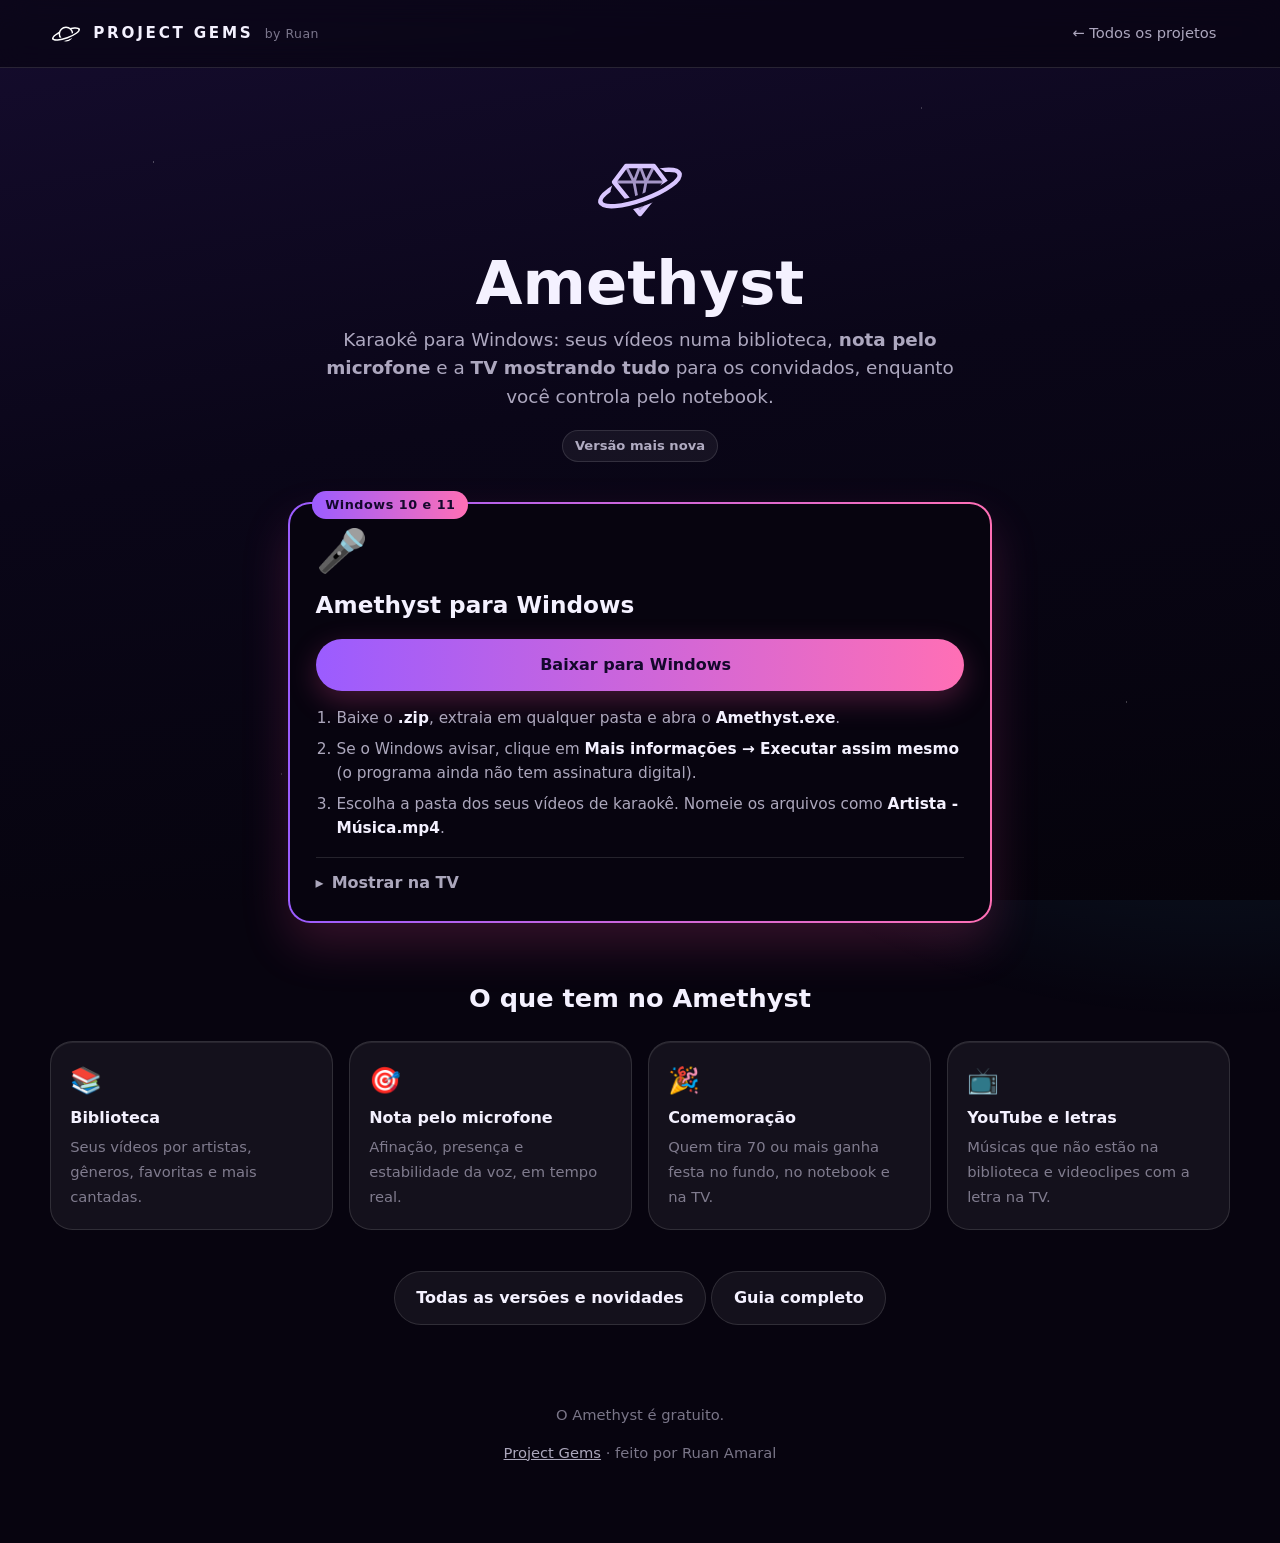
==== amethyst/index.html @ 6bdb85ae "Project Gems: página principal e páginas do Onix, Onix GameHub e Amethyst Co-Authored-By: Claude Opu" ====
<!doctype html>
<html lang="pt-BR">
<head>
<meta charset="utf-8">
<meta name="viewport" content="width=device-width, initial-scale=1">
<title>Amethyst · karaokê para Windows</title>
<meta name="description" content="Amethyst: karaokê para Windows com biblioteca dos seus vídeos, nota pelo microfone e tela da TV para os convidados.">
<meta name="theme-color" content="#07040f">
<link rel="icon" href="../img/amethyst.svg">
<link rel="stylesheet" href="../style.css">
</head>
<body style="--grad:linear-gradient(90deg,#9b5cff,#ff6fb5)">
<header class="top">
  <div class="wrap">
    <a class="brand" href="../"><img src="../img/onix.svg" alt="">PROJECT GEMS <small>by Ruan</small></a>
    <nav class="nav"><a href="../">← Todos os projetos</a></nav>
  </div>
</header>

<main class="wrap">
  <section class="page-hero">
    <img class="logo" src="../img/amethyst.svg" alt="Amethyst" style="image-rendering:auto">
    <h1>Amethyst</h1>
    <p>Karaokê para Windows: seus vídeos numa biblioteca, <b>nota pelo microfone</b> e a <b>TV mostrando tudo</b> para os convidados, enquanto você controla pelo notebook.</p>
    <span class="chip ver" id="ver">Versão mais nova</span>
  </section>

  <div class="devices" style="grid-template-columns:minmax(0,1fr);max-width:44rem;margin:0 auto">
    <article class="dev glass here">
      <span class="badge">Windows 10 e 11</span>
      <div class="ic">🎤</div>
      <h2>Amethyst para Windows</h2>
      <a class="btn primary" data-asset="Amethyst-win64.zip" href="https://github.com/ruan2311/amethyst/releases/latest/download/Amethyst-win64.zip">Baixar para Windows <span class="sz"></span></a>
      <ol>
        <li>Baixe o <b>.zip</b>, extraia em qualquer pasta e abra o <b>Amethyst.exe</b>.</li>
        <li>Se o Windows avisar, clique em <b>Mais informações → Executar assim mesmo</b> (o programa ainda não tem assinatura digital).</li>
        <li>Escolha a pasta dos seus vídeos de karaokê. Nomeie os arquivos como <b>Artista - Música.mp4</b>.</li>
      </ol>
      <details>
        <summary>Mostrar na TV</summary>
        <ol>
          <li>Ligue a TV no notebook pelo HDMI e aperte <b>Win + P → Estender</b>.</li>
          <li>No Amethyst, clique em <b>Tela da TV</b>: a TV mostra quem vai cantar, o vídeo, a nota ao vivo e a fila.</li>
          <li>O notebook fica com os controles; o som sai pela TV.</li>
        </ol>
      </details>
    </article>
  </div>

  <h3 class="t">O que tem no Amethyst</h3>
  <div class="feat">
    <div class="glass reveal"><i>📚</i><b>Biblioteca</b><span>Seus vídeos por artistas, gêneros, favoritas e mais cantadas.</span></div>
    <div class="glass reveal"><i>🎯</i><b>Nota pelo microfone</b><span>Afinação, presença e estabilidade da voz, em tempo real.</span></div>
    <div class="glass reveal"><i>🎉</i><b>Comemoração</b><span>Quem tira 70 ou mais ganha festa no fundo, no notebook e na TV.</span></div>
    <div class="glass reveal"><i>📺</i><b>YouTube e letras</b><span>Músicas que não estão na biblioteca e videoclipes com a letra na TV.</span></div>
  </div>
  <p class="all"><a class="btn" href="https://github.com/ruan2311/amethyst/releases">Todas as versões e novidades</a> <a class="btn" href="https://github.com/ruan2311/amethyst#readme">Guia completo</a></p>
</main>

<footer class="foot wrap">
  <p>O Amethyst é gratuito.</p>
  <p><a href="../">Project Gems</a> · feito por Ruan Amaral</p>
</footer>

<script>
const mb = n => (n / 1048576).toLocaleString('pt-BR', { maximumFractionDigits: 1 }) + ' MB';
fetch('https://api.github.com/repos/ruan2311/amethyst/releases/latest')
  .then(r => (r.ok ? r.json() : null))
  .then(rel => {
    if (!rel) return;
    document.getElementById('ver').textContent = 'Versão ' + (rel.tag_name || '').replace(/^v/, '');
    for (const a of rel.assets) {
      const btn = document.querySelector('[data-asset="' + a.name + '"]');
      if (btn) { btn.href = a.browser_download_url; btn.querySelector('.sz').textContent = mb(a.size); }
    }
  })
  .catch(() => { });
const io = new IntersectionObserver(es => es.forEach(e => { if (e.isIntersecting) { e.target.classList.add('on'); io.unobserve(e.target); } }), { threshold: .15 });
document.querySelectorAll('.reveal').forEach(el => io.observe(el));
</script>
</body>
</html>
---- style.css ----
/* Project Gems: o visual do Onix (vidro escuro e espacial) para o site dos projetos.
   Cada gema tem a sua cor (--gem); o resto é igual em todas as páginas. */
:root {
  --bg: #07040f;
  --ink: #f4f1ff;
  --dim: rgba(236, 230, 255, .72);
  --mute: rgba(236, 230, 255, .5);
  --glass: rgba(255, 255, 255, .055);
  --glass-hi: rgba(255, 255, 255, .09);
  --line: rgba(255, 255, 255, .12);
  --pink: #ff4fa3;
  --cyan: #3de1ff;
  --grad: linear-gradient(90deg, var(--pink), var(--cyan));
  --gem: #fff;
  --r: 1.4rem;
  color-scheme: dark;
}
* { box-sizing: border-box; }
html { scroll-behavior: smooth; background: var(--bg); }
body {
  margin: 0; min-height: 100vh; color: var(--ink); line-height: 1.55; overflow-x: hidden;
  font-family: system-ui, -apple-system, "Segoe UI", Roboto, "Google Sans", Arial, sans-serif;
  background:
    radial-gradient(1px 1px at 12% 18%, #fff8, transparent), radial-gradient(1px 1px at 72% 12%, #fff6, transparent),
    radial-gradient(1.5px 1.5px at 40% 64%, #fff5, transparent), radial-gradient(1px 1px at 88% 78%, #fff7, transparent),
    radial-gradient(1px 1px at 22% 86%, #fff5, transparent), radial-gradient(1.5px 1.5px at 58% 34%, #fff4, transparent),
    linear-gradient(170deg, #150c2e 0%, #0a0618 45%, #05030b 100%);
  background-attachment: fixed;
}
/* Aurora lenta no fundo (some com "reduzir movimento" do sistema). */
body::before {
  content: ""; position: fixed; inset: -20%; z-index: -1; pointer-events: none;
  background: radial-gradient(38% 32% at 18% 22%, rgba(255, 79, 163, .14), transparent 70%),
    radial-gradient(42% 36% at 82% 70%, rgba(61, 225, 255, .11), transparent 70%);
  animation: aurora 28s ease-in-out infinite alternate;
}
@keyframes aurora { 50% { transform: translate(4%, -3%) rotate(3deg); } 100% { transform: translate(-3%, 4%) rotate(-2deg); } }
a { color: inherit; }
img { max-width: 100%; display: block; }
.wrap { width: min(1180px, 100% - 2.4rem); margin: 0 auto; }

/* Topo */
.top { position: sticky; top: 0; z-index: 10; backdrop-filter: blur(14px); -webkit-backdrop-filter: blur(14px);
  background: rgba(7, 4, 15, .62); border-bottom: 1px solid var(--line); }
.top .wrap { display: flex; align-items: center; gap: 1rem; height: 4.2rem; }
.brand { display: flex; align-items: center; gap: .7rem; text-decoration: none; font-weight: 800; letter-spacing: .18em; font-size: .95rem; white-space: nowrap; }
.brand img { width: 2rem; height: 2rem; }
.brand small { font-weight: 500; letter-spacing: .04em; color: var(--mute); font-size: .78rem; }
.nav { margin-left: auto; display: flex; gap: .3rem; overflow-x: auto; scrollbar-width: none; }
.nav::-webkit-scrollbar { display: none; }
.nav a { text-decoration: none; color: var(--dim); padding: .45rem .85rem; border-radius: 999px; font-size: .92rem; white-space: nowrap; transition: background .2s, color .2s; }
.nav a:hover, .nav a.cur { background: var(--glass-hi); color: var(--ink); }

/* Botões e etiquetas */
.btn { display: inline-flex; align-items: center; gap: .55rem; padding: .85rem 1.35rem; border-radius: 999px; font-weight: 700; font-size: 1rem;
  text-decoration: none; border: 1px solid var(--line); background: var(--glass); color: var(--ink); cursor: pointer;
  transition: transform .25s cubic-bezier(.2, .9, .3, 1.3), background .2s, box-shadow .25s; }
.btn:hover { transform: translateY(-2px); background: var(--glass-hi); }
.btn.primary { background: var(--grad); color: #14082c; border: 0; box-shadow: 0 .6rem 1.8rem rgba(255, 79, 163, .25); }
.btn.primary:hover { box-shadow: 0 .8rem 2.4rem rgba(61, 225, 255, .3); }
.btn svg { width: 1.15rem; height: 1.15rem; flex: none; }
.btn .sz { font-weight: 500; opacity: .75; font-size: .85rem; }
.chips { display: flex; flex-wrap: wrap; gap: .5rem; }
.chip { display: inline-flex; align-items: center; gap: .4rem; padding: .3rem .75rem; border-radius: 999px; font-size: .82rem; font-weight: 600;
  border: 1px solid var(--line); background: var(--glass); color: var(--dim); }
.chip.lock { color: #ffd27a; border-color: rgba(255, 210, 122, .35); background: rgba(255, 210, 122, .08); }

/* Cartões de vidro */
.glass { background: var(--glass); border: 1px solid var(--line); border-radius: var(--r); box-shadow: inset 0 1px 0 rgba(255, 255, 255, .08); }

/* Apresentação */
.hero { padding: 6rem 0 4rem; text-align: center; }
.hero h1 { font-size: clamp(2.6rem, 7vw, 4.6rem); line-height: 1.02; margin: 1.2rem 0 1rem; letter-spacing: -.02em; }
.hero h1 b { background: var(--grad); -webkit-background-clip: text; background-clip: text; color: transparent; }
.hero p { font-size: clamp(1.05rem, 2.2vw, 1.3rem); color: var(--dim); max-width: 44rem; margin: 0 auto 2rem; }
.hero .acts { display: flex; flex-wrap: wrap; gap: .8rem; justify-content: center; }
.orbit { position: relative; width: 15rem; height: 15rem; margin: 0 auto; }
.orbit::before { content: ""; position: absolute; inset: 1.5rem; border-radius: 50%; border: 1px dashed rgba(255, 255, 255, .16); }
.orbit .core { position: absolute; inset: 4.6rem; display: grid; place-items: center; border-radius: 50%;
  background: radial-gradient(circle, rgba(255, 255, 255, .1), transparent 70%); }
.orbit .core img { width: 4.2rem; height: 4.2rem; }
.orbit .ring { position: absolute; inset: 0; animation: spin 26s linear infinite; }
.orbit .ring img { position: absolute; width: 2.6rem; height: 2.6rem; animation: spin 26s linear infinite reverse; }
.orbit .ring img:nth-child(1) { left: calc(50% - 1.3rem); top: .2rem; }
.orbit .ring img:nth-child(2) { right: .2rem; top: calc(50% - 1.3rem); }
.orbit .ring img:nth-child(3) { left: calc(50% - 1.3rem); bottom: .2rem; }
.orbit .ring img:nth-child(4) { left: .2rem; top: calc(50% - 1.3rem); }
@keyframes spin { to { transform: rotate(360deg); } }

/* Uma seção por projeto */
.gem { padding: 4.5rem 0; scroll-margin-top: 4.2rem; }
.gem .grid { display: grid; grid-template-columns: 1.05fr 1fr; gap: 3rem; align-items: center; }
.gem.flip .grid > :first-child { order: 2; }
.gem .kicker { display: flex; align-items: center; gap: .8rem; font-size: .82rem; letter-spacing: .24em; text-transform: uppercase; font-weight: 800; color: var(--gem); }
.gem .kicker img { width: 2.8rem; height: 2.8rem; }
.gem h2 { font-size: clamp(2rem, 4.4vw, 3rem); margin: .8rem 0 .7rem; line-height: 1.08; }
.gem .lead { font-size: 1.12rem; color: var(--dim); margin: 0 0 1.2rem; }
.gem ul { margin: 0 0 1.6rem; padding: 0; list-style: none; display: grid; gap: .55rem; }
.gem li { position: relative; padding-left: 1.4rem; color: var(--dim); }
.gem li::before { content: ""; position: absolute; left: 0; top: .62em; width: .5rem; height: .5rem; border-radius: 2px; transform: rotate(45deg); background: var(--gem); }
.gem li b { color: var(--ink); }
.gem .acts { display: flex; flex-wrap: wrap; gap: .7rem; margin-top: 1.3rem; }
.gem .chips { margin: 0 0 1.3rem; }
.shot { position: relative; border-radius: var(--r); overflow: hidden; border: 1px solid var(--line); box-shadow: 0 2rem 4rem rgba(0, 0, 0, .55); transition: transform .5s cubic-bezier(.2, .8, .2, 1); }
.shot:hover { transform: translateY(-.4rem) scale(1.01); }
.shot::after { content: ""; position: absolute; inset: 0; background: linear-gradient(115deg, transparent 40%, rgba(255, 255, 255, .12) 50%, transparent 60%); transform: translateX(-120%); }
.shot:hover::after { animation: shine 1s ease; }
@keyframes shine { to { transform: translateX(120%); } }
.stack { position: relative; }
.stack .shot + .shot { position: absolute; width: 58%; right: -1.2rem; bottom: -2.2rem; }
.locked { display: grid; place-items: center; aspect-ratio: 16 / 10; border-radius: var(--r); text-align: center; padding: 2rem;
  background: radial-gradient(60% 60% at 50% 40%, rgba(159, 227, 255, .16), transparent 70%), var(--glass); border: 1px dashed rgba(255, 255, 255, .2); }
.locked img { width: 7rem; height: 7rem; margin: 0 auto 1rem; animation: float 5s ease-in-out infinite; }
.locked b { font-size: 1.3rem; }
.locked span { color: var(--mute); display: block; margin-top: .4rem; }
@keyframes float { 50% { transform: translateY(-.6rem) rotate(3deg); } }
.sep { height: 1px; background: linear-gradient(90deg, transparent, var(--line), transparent); }

/* Rodapé */
.foot { padding: 3rem 0 4rem; color: var(--mute); text-align: center; font-size: .92rem; }
.foot a { color: var(--dim); }

/* Entrar suave ao rolar */
.reveal { opacity: 0; transform: translateY(1.6rem); transition: opacity .8s ease, transform .8s cubic-bezier(.2, .8, .2, 1); }
.reveal.on { opacity: 1; transform: none; }

/* Páginas de cada gema (central de downloads): um cartão por aparelho; o deste aparelho vem
   primeiro e destacado. */
.page-hero { padding: 4.5rem 0 2.5rem; text-align: center; }
.page-hero img.logo { width: 6rem; height: 6rem; margin: 0 auto; image-rendering: pixelated; animation: float 5s ease-in-out infinite; }
.page-hero h1 { font-size: clamp(2.3rem, 6vw, 3.8rem); margin: 1rem 0 .6rem; line-height: 1.05; }
.page-hero p { color: var(--dim); font-size: 1.15rem; max-width: 40rem; margin: 0 auto 1.2rem; }
.ver { display: inline-flex; gap: .5rem; align-items: center; }
.ask { text-align: center; font-size: 1.4rem; margin: 1.5rem 0 1.4rem; }
.devices { display: grid; grid-template-columns: repeat(3, minmax(0, 1fr)); gap: 1.2rem; align-items: start; }
.dev { min-width: 0; padding: 1.6rem; display: flex; flex-direction: column; gap: 1rem; position: relative; transition: transform .35s cubic-bezier(.2, .9, .3, 1.2), border-color .3s, box-shadow .3s; }
.dev:hover { transform: translateY(-.35rem); }
.dev.here { border-color: transparent; box-shadow: 0 1.4rem 3rem rgba(255, 79, 163, .18); background: linear-gradient(var(--bg), var(--bg)) padding-box, var(--grad) border-box; border: 2px solid transparent; }
.dev .badge { position: absolute; top: -.8rem; left: 1.4rem; padding: .25rem .8rem; border-radius: 999px; background: var(--grad); color: #14082c; font-weight: 800; font-size: .8rem; letter-spacing: .04em; }
.dev .ic { font-size: 2.6rem; line-height: 1; }
.dev h2 { margin: 0; font-size: 1.45rem; }
.dev .req { color: var(--mute); font-size: .92rem; margin: -.6rem 0 0; }
.dev .btn { justify-content: center; }
.dev ol { margin: 0; padding-left: 1.3rem; color: var(--dim); display: grid; gap: .45rem; font-size: .96rem; }
.dev ol b { color: var(--ink); }
.dev details { border-top: 1px solid var(--line); padding-top: .8rem; }
.dev summary { cursor: pointer; font-weight: 700; color: var(--dim); list-style: none; display: flex; align-items: center; gap: .5rem; }
.dev summary::-webkit-details-marker { display: none; }
.dev summary::before { content: "▸"; transition: transform .2s; }
.dev details[open] summary::before { transform: rotate(90deg); }
.dev details ol { margin-top: .8rem; }
.code { display: flex; gap: .5rem; align-items: center; margin-top: .4rem; }
.code code { flex: 1; min-width: 0; overflow-x: auto; white-space: nowrap; padding: .55rem .75rem; border-radius: .7rem; background: rgba(0, 0, 0, .35); border: 1px solid var(--line); font-size: .82rem; color: var(--ink); scrollbar-width: none; }
.code button { padding: .5rem .8rem; font-size: .85rem; }
.exp { margin-top: .2rem; }
.warn { margin: 2.2rem auto 0; padding: 1.1rem 1.4rem; max-width: 52rem; text-align: center; color: var(--dim); }
.feat { display: grid; grid-template-columns: repeat(4, 1fr); gap: 1rem; margin-top: 1.4rem; }
.feat .glass { padding: 1.2rem; }
.feat b { display: block; margin: .3rem 0; }
.feat span { color: var(--mute); font-size: .92rem; }
.feat i { font-style: normal; font-size: 1.6rem; }
.shots { display: grid; grid-template-columns: 1fr 1fr; gap: 1.2rem; margin-top: 1.4rem; }
h3.t { font-size: 1.6rem; margin: 3.5rem 0 0; text-align: center; }
.all { text-align: center; margin-top: 2.6rem; }
@media (max-width: 960px) { .devices { grid-template-columns: minmax(0, 1fr); } .feat { grid-template-columns: 1fr 1fr; } }
@media (max-width: 560px) { .feat, .shots { grid-template-columns: 1fr; } }

@media (max-width: 860px) {
  .gem .grid { grid-template-columns: 1fr; gap: 2rem; }
  .gem.flip .grid > :first-child { order: 0; }
  .stack .shot + .shot { display: none; }
  .hero { padding: 4rem 0 2.5rem; }
  .brand small { display: none; }
}
@media (prefers-reduced-motion: reduce) {
  *, *::before, *::after { animation: none !important; transition: none !important; }
  .reveal { opacity: 1; transform: none; }
}
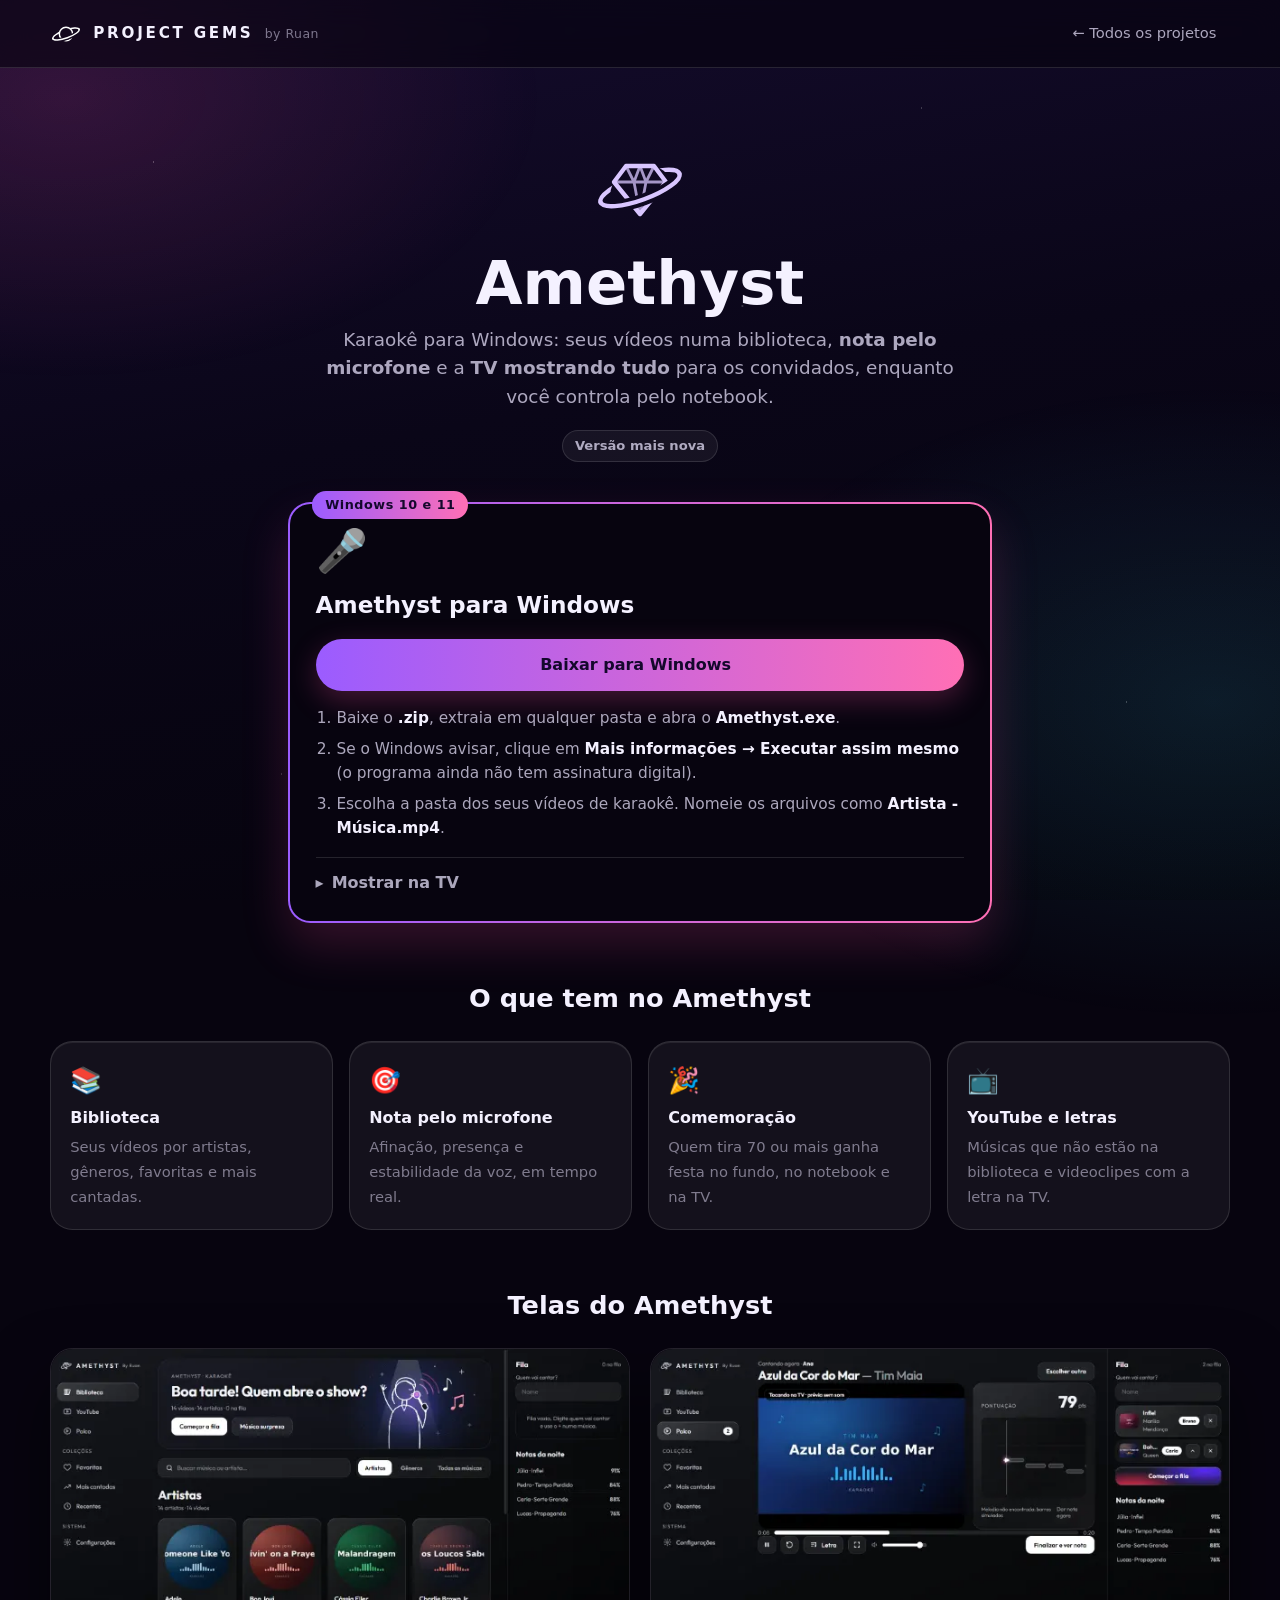
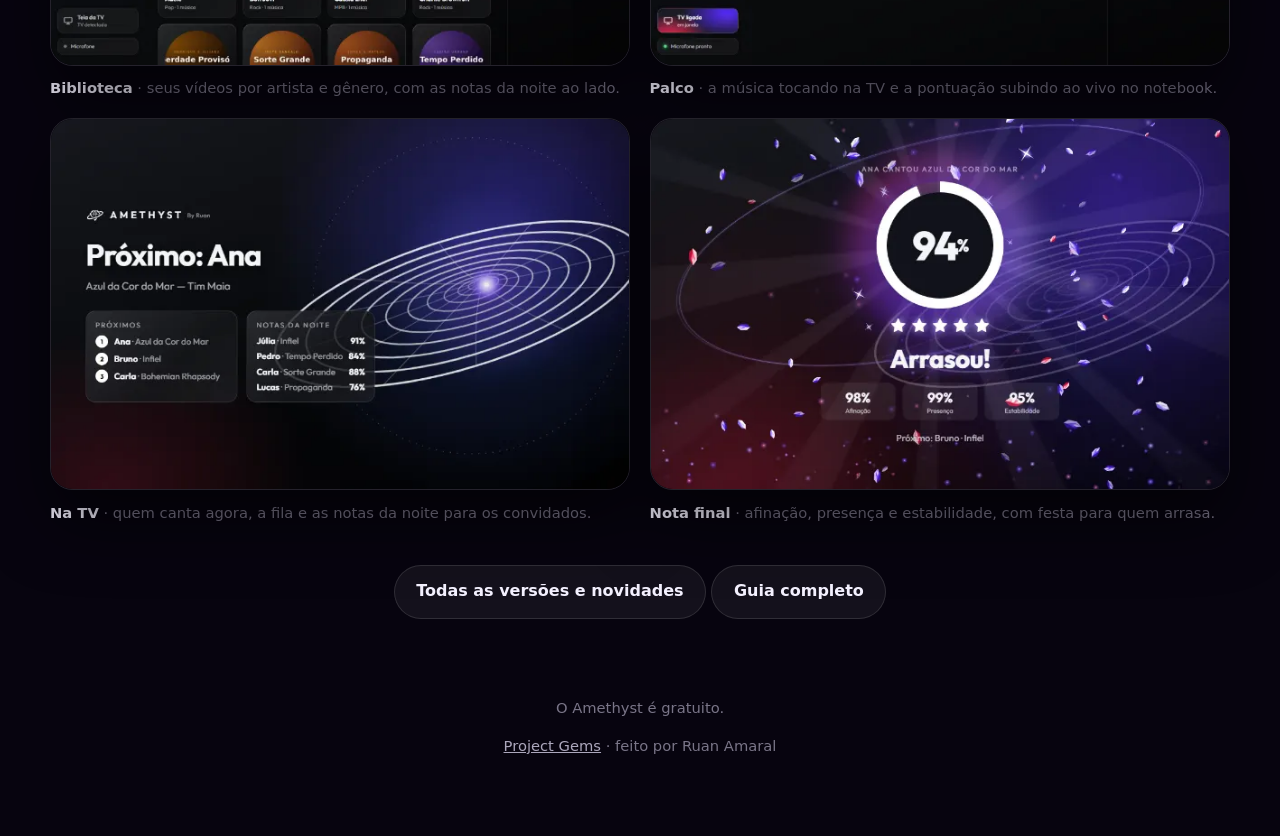
==== commit 0426a3d3: "Ícone da Opala, site leve no celular e telas do Amethyst - Opala: ícone novo no traço das outras gem" ====
--- a/amethyst/index.html
+++ b/amethyst/index.html
@@ -54,6 +54,13 @@
     <div class="glass reveal"><i>🎉</i><b>Comemoração</b><span>Quem tira 70 ou mais ganha festa no fundo, no notebook e na TV.</span></div>
     <div class="glass reveal"><i>📺</i><b>YouTube e letras</b><span>Músicas que não estão na biblioteca e videoclipes com a letra na TV.</span></div>
   </div>
+  <h3 class="t">Telas do Amethyst</h3>
+  <div class="shots">
+    <figure class="reveal"><img class="shot" alt="Biblioteca do Amethyst com os artistas" src="../img/amethyst-biblioteca-1280.webp" srcset="../img/amethyst-biblioteca-640.webp 640w, ../img/amethyst-biblioteca-1280.webp 1280w" sizes="(max-width: 560px) 92vw, 46vw" width="1280" height="699" loading="lazy" decoding="async"><figcaption><b>Biblioteca</b> · seus vídeos por artista e gênero, com as notas da noite ao lado.</figcaption></figure>
+    <figure class="reveal"><img class="shot" alt="Palco do Amethyst com a pontuação ao vivo" src="../img/amethyst-palco-1280.webp" srcset="../img/amethyst-palco-640.webp 640w, ../img/amethyst-palco-1280.webp 1280w" sizes="(max-width: 560px) 92vw, 46vw" width="1280" height="699" loading="lazy" decoding="async"><figcaption><b>Palco</b> · a música tocando na TV e a pontuação subindo ao vivo no notebook.</figcaption></figure>
+    <figure class="reveal"><img class="shot" alt="Tela da TV mostrando quem é o próximo da fila" src="../img/amethyst-tv-fila-1280.webp" srcset="../img/amethyst-tv-fila-640.webp 640w, ../img/amethyst-tv-fila-1280.webp 1064w" sizes="(max-width: 560px) 92vw, 46vw" width="1064" height="681" loading="lazy" decoding="async"><figcaption><b>Na TV</b> · quem canta agora, a fila e as notas da noite para os convidados.</figcaption></figure>
+    <figure class="reveal"><img class="shot" alt="Nota final na TV com comemoração" src="../img/amethyst-tv-nota-1280.webp" srcset="../img/amethyst-tv-nota-640.webp 640w, ../img/amethyst-tv-nota-1280.webp 1064w" sizes="(max-width: 560px) 92vw, 46vw" width="1064" height="681" loading="lazy" decoding="async"><figcaption><b>Nota final</b> · afinação, presença e estabilidade, com festa para quem arrasa.</figcaption></figure>
+  </div>
   <p class="all"><a class="btn" href="https://github.com/ruan2311/amethyst/releases">Todas as versões e novidades</a> <a class="btn" href="https://github.com/ruan2311/amethyst#readme">Guia completo</a></p>
 </main>
 
--- a/style.css
+++ b/style.css
@@ -20,23 +20,30 @@
 body {
   margin: 0; min-height: 100vh; color: var(--ink); line-height: 1.55; overflow-x: hidden;
   font-family: system-ui, -apple-system, "Segoe UI", Roboto, "Google Sans", Arial, sans-serif;
+}
+/* O céu fica numa camada fixa própria: com background-attachment: fixed, o navegador redesenhava
+   o fundo inteiro a cada rolagem (pesado no celular). */
+body::after {
+  content: ""; position: fixed; inset: 0; z-index: -2; pointer-events: none;
   background:
     radial-gradient(1px 1px at 12% 18%, #fff8, transparent), radial-gradient(1px 1px at 72% 12%, #fff6, transparent),
     radial-gradient(1.5px 1.5px at 40% 64%, #fff5, transparent), radial-gradient(1px 1px at 88% 78%, #fff7, transparent),
     radial-gradient(1px 1px at 22% 86%, #fff5, transparent), radial-gradient(1.5px 1.5px at 58% 34%, #fff4, transparent),
     linear-gradient(170deg, #150c2e 0%, #0a0618 45%, #05030b 100%);
-  background-attachment: fixed;
-}
-/* Aurora lenta no fundo (some com "reduzir movimento" do sistema). */
+}
+/* Aurora no fundo. Só se mexe em telas grandes com mouse; no celular fica parada (poupa bateria
+   e deixa a rolagem lisa). Some com "reduzir movimento" do sistema. */
 body::before {
   content: ""; position: fixed; inset: -20%; z-index: -1; pointer-events: none;
   background: radial-gradient(38% 32% at 18% 22%, rgba(255, 79, 163, .14), transparent 70%),
     radial-gradient(42% 36% at 82% 70%, rgba(61, 225, 255, .11), transparent 70%);
-  animation: aurora 28s ease-in-out infinite alternate;
+}
+@media (min-width: 861px) and (hover: hover) {
+  body::before { animation: aurora 28s ease-in-out infinite alternate; will-change: transform; }
 }
 @keyframes aurora { 50% { transform: translate(4%, -3%) rotate(3deg); } 100% { transform: translate(-3%, 4%) rotate(-2deg); } }
 a { color: inherit; }
-img { max-width: 100%; display: block; }
+img { max-width: 100%; height: auto; display: block; }
 .wrap { width: min(1180px, 100% - 2.4rem); margin: 0 auto; }
 
 /* Topo */
@@ -109,7 +116,7 @@
 .stack { position: relative; }
 .stack .shot + .shot { position: absolute; width: 58%; right: -1.2rem; bottom: -2.2rem; }
 .locked { display: grid; place-items: center; aspect-ratio: 16 / 10; border-radius: var(--r); text-align: center; padding: 2rem;
-  background: radial-gradient(60% 60% at 50% 40%, rgba(159, 227, 255, .16), transparent 70%), var(--glass); border: 1px dashed rgba(255, 255, 255, .2); }
+  background: radial-gradient(60% 60% at 50% 40%, var(--glow, rgba(159, 227, 255, .16)), transparent 70%), var(--glass); border: 1px dashed rgba(255, 255, 255, .2); }
 .locked img { width: 7rem; height: 7rem; margin: 0 auto 1rem; animation: float 5s ease-in-out infinite; }
 .locked b { font-size: 1.3rem; }
 .locked span { color: var(--mute); display: block; margin-top: .4rem; }
@@ -161,6 +168,9 @@
 .feat i { font-style: normal; font-size: 1.6rem; }
 .shots { display: grid; grid-template-columns: 1fr 1fr; gap: 1.2rem; margin-top: 1.4rem; }
 h3.t { font-size: 1.6rem; margin: 3.5rem 0 0; text-align: center; }
+.shots figure { margin: 0; }
+.shots figcaption { margin-top: .7rem; color: var(--mute); font-size: .92rem; line-height: 1.45; }
+.shots figcaption b { color: var(--ink); }
 .all { text-align: center; margin-top: 2.6rem; }
 @media (max-width: 960px) { .devices { grid-template-columns: minmax(0, 1fr); } .feat { grid-template-columns: 1fr 1fr; } }
 @media (max-width: 560px) { .feat, .shots { grid-template-columns: 1fr; } }
@@ -172,6 +182,33 @@
   .hero { padding: 4rem 0 2.5rem; }
   .brand small { display: none; }
 }
+/* Celular: topo em duas linhas (marca em cima, seções embaixo, todas à vista), sem o desfoque do
+   vidro (pesado ao rolar), e botões na largura toda, fáceis de tocar. */
+@media (max-width: 640px) {
+  .top { backdrop-filter: none; -webkit-backdrop-filter: none; background: rgba(7, 4, 15, .94); }
+  .top .wrap { flex-wrap: wrap; height: auto; padding: .6rem 0 .5rem; row-gap: .35rem; }
+  .nav { margin-left: 0; width: 100%; justify-content: space-between; }
+  .nav a { padding: .4rem .7rem; }
+  .gem { padding: 3rem 0; scroll-margin-top: 6.2rem; }
+  .hero { padding: 2.6rem 0 2.2rem; }
+  .orbit { width: 12rem; height: 12rem; }
+  .orbit .core { inset: 3.6rem; }
+  .orbit .core img { width: 3.6rem; height: 3.6rem; }
+  .hero .acts, .gem .acts { flex-direction: column; align-items: stretch; }
+  .hero .acts .btn, .gem .acts .btn, .all .btn { justify-content: center; }
+  .all { display: flex; flex-direction: column; gap: .7rem; }
+  .gem .lead { font-size: 1.05rem; }
+  .page-hero { padding: 2.8rem 0 1.6rem; }
+  .dev { padding: 1.3rem; }
+  .feat .glass { padding: 1rem; }
+}
+/* Nas páginas de cada projeto o topo tem só o link de volta: cabe numa linha. */
+@media (max-width: 640px) {
+  .top .wrap:has(.nav > a:only-child) { flex-wrap: nowrap; height: 3.6rem; padding: 0; }
+  .top .wrap:has(.nav > a:only-child) .brand { letter-spacing: .12em; font-size: .88rem; gap: .5rem; }
+  .top .nav:has(> a:only-child) { width: auto; margin-left: auto; }
+  .top .nav:has(> a:only-child) a { padding: .4rem .55rem; }
+}
 @media (prefers-reduced-motion: reduce) {
   *, *::before, *::after { animation: none !important; transition: none !important; }
   .reveal { opacity: 1; transform: none; }
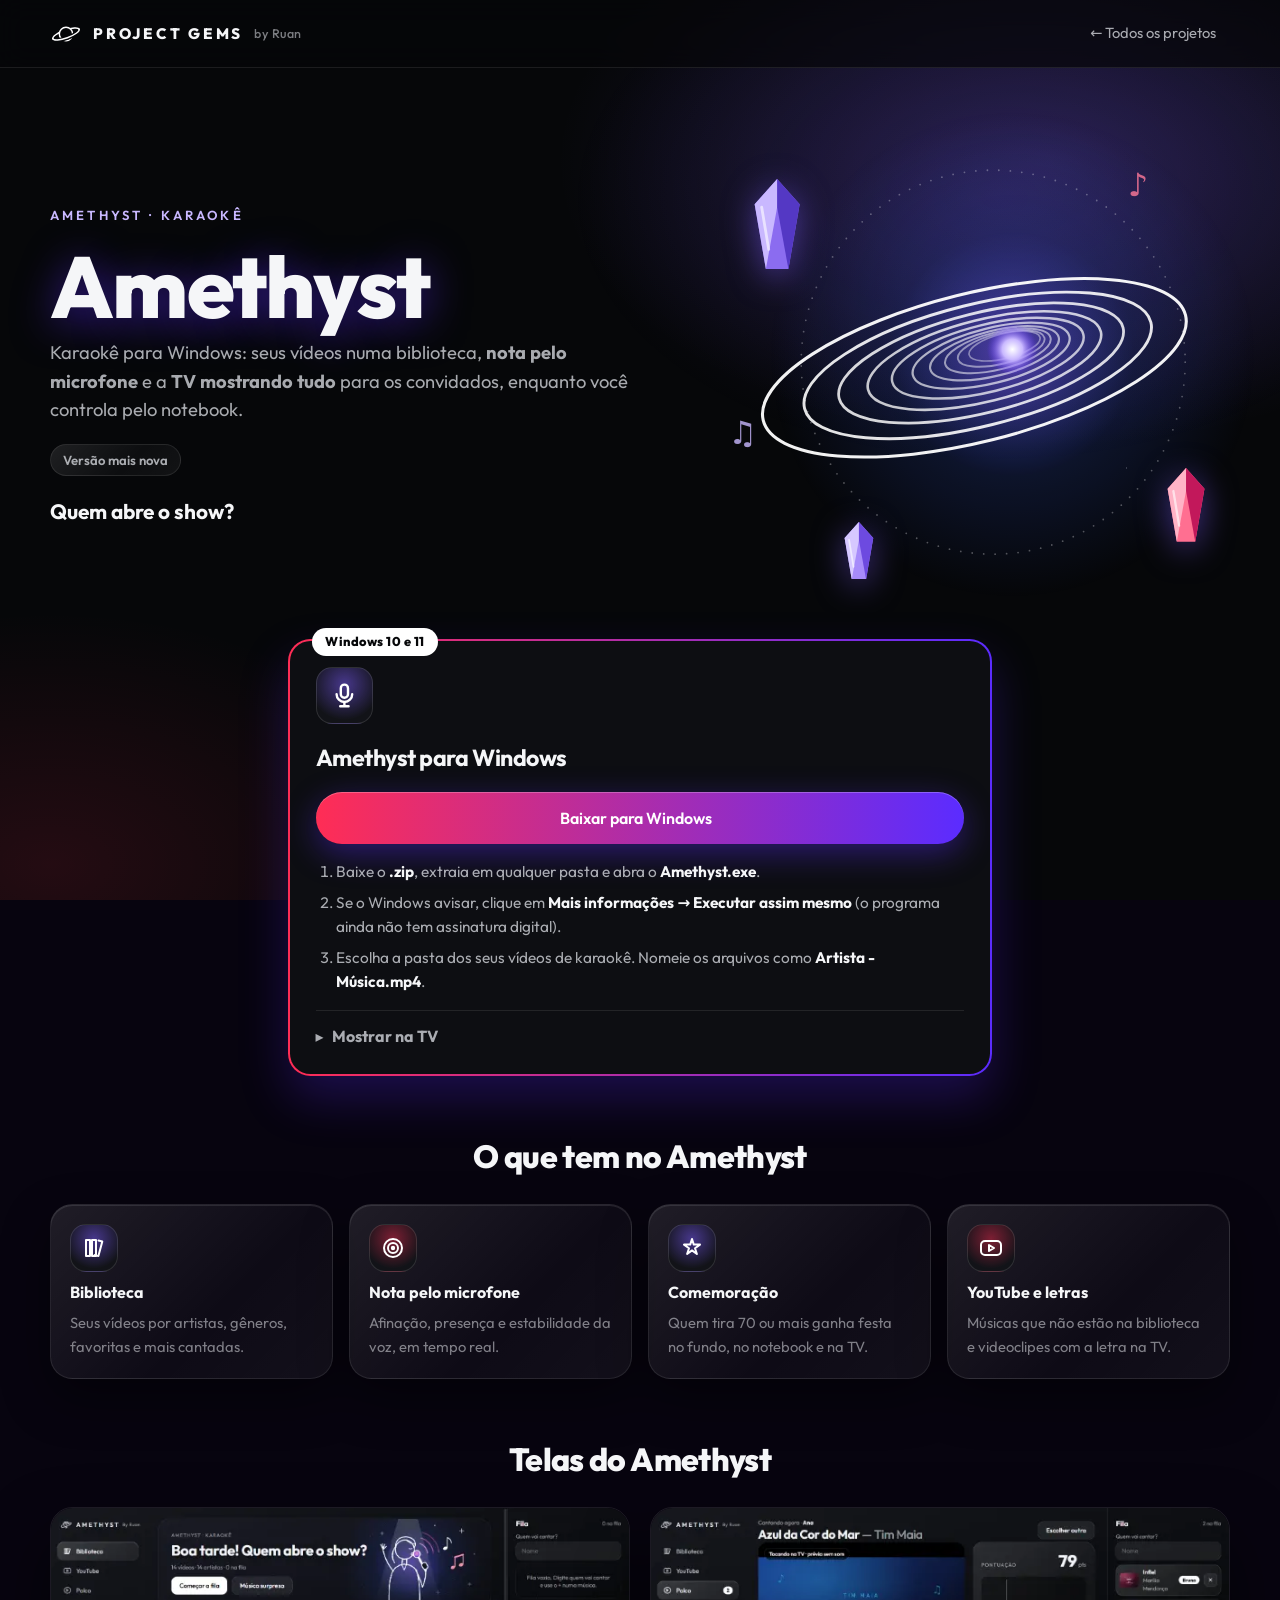
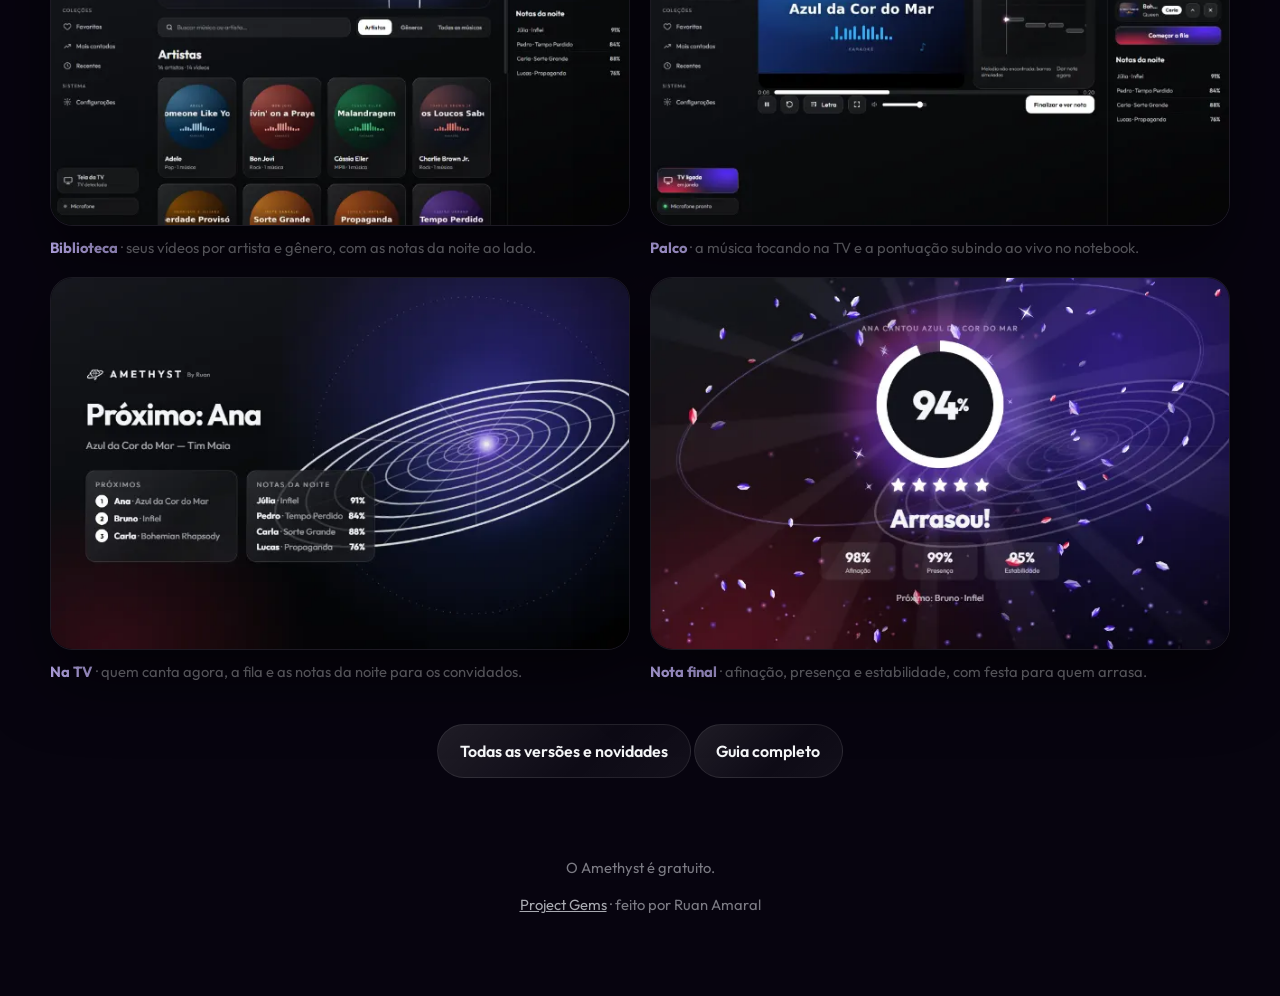
==== commit e69b7669: "Páginas com a cara de cada app e textos na terceira pessoa - Onix: vidro preto espacial (grafite com" ====
--- a/amethyst/index.html
+++ b/amethyst/index.html
@@ -5,11 +5,13 @@
 <meta name="viewport" content="width=device-width, initial-scale=1">
 <title>Amethyst · karaokê para Windows</title>
 <meta name="description" content="Amethyst: karaokê para Windows com biblioteca dos seus vídeos, nota pelo microfone e tela da TV para os convidados.">
-<meta name="theme-color" content="#07040f">
+<meta name="theme-color" content="#060709">
 <link rel="icon" href="../img/amethyst.svg">
+<link rel="preload" href="../fonts/outfit-latin-wght-normal.woff2" as="font" type="font/woff2" crossorigin>
 <link rel="stylesheet" href="../style.css">
+<link rel="stylesheet" href="amethyst.css">
 </head>
-<body style="--grad:linear-gradient(90deg,#9b5cff,#ff6fb5)">
+<body class="th-amethyst">
 <header class="top">
   <div class="wrap">
     <a class="brand" href="../"><img src="../img/onix.svg" alt="">PROJECT GEMS <small>by Ruan</small></a>
@@ -19,16 +21,27 @@
 
 <main class="wrap">
   <section class="page-hero">
-    <img class="logo" src="../img/amethyst.svg" alt="Amethyst" style="image-rendering:auto">
-    <h1>Amethyst</h1>
-    <p>Karaokê para Windows: seus vídeos numa biblioteca, <b>nota pelo microfone</b> e a <b>TV mostrando tudo</b> para os convidados, enquanto você controla pelo notebook.</p>
-    <span class="chip ver" id="ver">Versão mais nova</span>
+    <div>
+      <span class="kick">Amethyst · karaokê</span>
+      <h1>Amethyst</h1>
+      <p>Karaokê para Windows: seus vídeos numa biblioteca, <b>nota pelo microfone</b> e a <b>TV mostrando tudo</b> para os convidados, enquanto você controla pelo notebook.</p>
+      <span class="chip ver" id="ver">Versão mais nova</span>
+      <span class="hello">Quem abre o show?</span>
+    </div>
+    <div class="am-stage" aria-hidden="true">
+      <svg class="worm" viewBox="0 0 400 360" fill="none" stroke="#fff" stroke-linecap="round"><defs><radialGradient id="amGlow" cx="230" cy="172" r="190" gradientUnits="userSpaceOnUse"><stop offset="0" stop-color="#7c5cff" stop-opacity=".6"/><stop offset=".5" stop-color="#3a63ff" stop-opacity=".14"/><stop offset="1" stop-color="#3a63ff" stop-opacity="0"/></radialGradient><radialGradient id="amCore" cx="230" cy="168" r="20" gradientUnits="userSpaceOnUse"><stop offset="0" stop-color="#fff"/><stop offset=".4" stop-color="#c9b8ff"/><stop offset="1" stop-color="#5b2cff" stop-opacity="0"/></radialGradient></defs><circle cx="230" cy="172" r="190" fill="url(#amGlow)" stroke="none"/><circle cx="215" cy="178" r="150" stroke-width="1.4" stroke-dasharray="0 9" opacity=".3"/><g transform="rotate(-14 210 180)"><ellipse cx="200" cy="180.0" rx="170.0" ry="58.0" stroke-width="2.40" opacity="0.95"/><ellipse cx="203" cy="178.8" rx="139.4" ry="47.6" stroke-width="2.28" opacity="0.89"/><ellipse cx="206" cy="177.6" rx="114.3" ry="39.0" stroke-width="2.16" opacity="0.83"/><ellipse cx="209" cy="176.4" rx="93.7" ry="32.0" stroke-width="2.04" opacity="0.77"/><ellipse cx="212" cy="175.2" rx="76.9" ry="26.2" stroke-width="1.92" opacity="0.71"/><ellipse cx="215" cy="174.0" rx="63.0" ry="21.5" stroke-width="1.80" opacity="0.65"/><ellipse cx="218" cy="172.8" rx="51.7" ry="17.6" stroke-width="1.68" opacity="0.59"/><ellipse cx="221" cy="171.6" rx="42.4" ry="14.5" stroke-width="1.56" opacity="0.53"/><ellipse cx="224" cy="170.4" rx="34.8" ry="11.9" stroke-width="1.44" opacity="0.47"/><ellipse cx="227" cy="169.2" rx="28.5" ry="9.7" stroke-width="1.32" opacity="0.41"/></g><circle cx="230" cy="168" r="20" fill="url(#amCore)" stroke="none"/></svg>
+      <svg class="crystal" style="left:6%;top:10%;animation-delay:0s" viewBox="0 0 40 64"><path d="M20 0L36 18L28 64H12L4 18z" fill="#8b6cf0"/><path d="M20 0L4 18L12 64L20 20z" fill="#c9b8ff"/><path d="M20 0L36 18L28 64L20 20z" fill="#5438c4"/><path d="M9 20l5 30" stroke="#fff" stroke-width="2" stroke-linecap="round" opacity=".6"/></svg>
+      <svg class="crystal" style="right:4%;bottom:12%;width:9%;animation-delay:-2s" viewBox="0 0 40 64"><path d="M20 0L36 18L28 64H12L4 18z" fill="#ff6f91"/><path d="M20 0L4 18L12 64L20 20z" fill="#ffb3c6"/><path d="M20 0L36 18L28 64L20 20z" fill="#c2185b"/><path d="M9 20l5 30" stroke="#fff" stroke-width="2" stroke-linecap="round" opacity=".6"/></svg>
+      <svg class="crystal" style="left:24%;bottom:4%;width:7%;animation-delay:-4s" viewBox="0 0 40 64"><path d="M20 0L36 18L28 64H12L4 18z" fill="#a78bfa"/><path d="M20 0L4 18L12 64L20 20z" fill="#d6c8ff"/><path d="M20 0L36 18L28 64L20 20z" fill="#6d4ae0"/><path d="M9 20l5 30" stroke="#fff" stroke-width="2" stroke-linecap="round" opacity=".6"/></svg>
+      <span class="note" style="right:16%;top:6%">♪</span>
+      <span class="note" style="left:2%;bottom:30%;color:#c9b8ff;animation-delay:-2.5s">♫</span>
+    </div>
   </section>
 
   <div class="devices" style="grid-template-columns:minmax(0,1fr);max-width:44rem;margin:0 auto">
     <article class="dev glass here">
       <span class="badge">Windows 10 e 11</span>
-      <div class="ic">🎤</div>
+      <div class="ic"><svg viewBox="0 0 24 24" fill="none" stroke="currentColor" stroke-width="2" stroke-linecap="round" stroke-linejoin="round"><rect x="9" y="3" width="6" height="11" rx="3"/><path d="M5.5 11a6.5 6.5 0 0 0 13 0M12 17.5V21M8.5 21h7"/></svg></div>
       <h2>Amethyst para Windows</h2>
       <a class="btn primary" data-asset="Amethyst-win64.zip" href="https://github.com/ruan2311/amethyst/releases/latest/download/Amethyst-win64.zip">Baixar para Windows <span class="sz"></span></a>
       <ol>
@@ -49,10 +62,10 @@
 
   <h3 class="t">O que tem no Amethyst</h3>
   <div class="feat">
-    <div class="glass reveal"><i>📚</i><b>Biblioteca</b><span>Seus vídeos por artistas, gêneros, favoritas e mais cantadas.</span></div>
-    <div class="glass reveal"><i>🎯</i><b>Nota pelo microfone</b><span>Afinação, presença e estabilidade da voz, em tempo real.</span></div>
-    <div class="glass reveal"><i>🎉</i><b>Comemoração</b><span>Quem tira 70 ou mais ganha festa no fundo, no notebook e na TV.</span></div>
-    <div class="glass reveal"><i>📺</i><b>YouTube e letras</b><span>Músicas que não estão na biblioteca e videoclipes com a letra na TV.</span></div>
+    <div class="glass reveal"><i><svg viewBox="0 0 24 24" fill="none" stroke="currentColor" stroke-width="2" stroke-linecap="round" stroke-linejoin="round"><path d="M4 4h4v16H4zM10 4h4v16h-4z"/><path d="M16.5 4.5l3.8 1-3.9 14.6-3.8-1"/></svg></i><b>Biblioteca</b><span>Seus vídeos por artistas, gêneros, favoritas e mais cantadas.</span></div>
+    <div class="glass reveal"><i><svg viewBox="0 0 24 24" fill="none" stroke="currentColor" stroke-width="2" stroke-linecap="round" stroke-linejoin="round"><circle cx="12" cy="12" r="9"/><circle cx="12" cy="12" r="5"/><circle cx="12" cy="12" r="1.2" fill="currentColor"/></svg></i><b>Nota pelo microfone</b><span>Afinação, presença e estabilidade da voz, em tempo real.</span></div>
+    <div class="glass reveal"><i><svg viewBox="0 0 24 24" fill="none" stroke="currentColor" stroke-width="2" stroke-linecap="round" stroke-linejoin="round"><path d="M12 3l1.8 5.6H20l-5 3.6 1.9 5.8L12 14.4 7.1 18l1.9-5.8-5-3.6h6.2z"/></svg></i><b>Comemoração</b><span>Quem tira 70 ou mais ganha festa no fundo, no notebook e na TV.</span></div>
+    <div class="glass reveal"><i><svg viewBox="0 0 24 24" fill="none" stroke="currentColor" stroke-width="2" stroke-linecap="round" stroke-linejoin="round"><rect x="2" y="5" width="20" height="14" rx="4"/><path d="M10 9l5 3-5 3z"/></svg></i><b>YouTube e letras</b><span>Músicas que não estão na biblioteca e videoclipes com a letra na TV.</span></div>
   </div>
   <h3 class="t">Telas do Amethyst</h3>
   <div class="shots">
--- a/amethyst/amethyst.css
+++ b/amethyst/amethyst.css
@@ -0,0 +1,65 @@
+/* Página do Amethyst: o palco do karaokê. Grafite com brilho violeta, a fonte Outfit do app, o
+   degradê rosa → violeta dos botões de destaque, um buraco de minhoca em linhas brancas e cristais
+   de ametista flutuando (como na comemoração da nota). */
+@font-face { font-family: "Outfit"; src: url(../fonts/outfit-latin-wght-normal.woff2) format("woff2"); font-weight: 100 900; font-display: swap; }
+body.th-amethyst {
+  --bg: #060709;
+  --ink: #f5f6f8;
+  --dim: rgba(232, 234, 240, .72);
+  --mute: rgba(232, 234, 240, .52);
+  --pink: #ff2d55;
+  --violet: #5b2cff;
+  --grad: linear-gradient(90deg, #ff2d55, #5b2cff);
+  --glass: linear-gradient(135deg, rgba(255, 255, 255, .1), rgba(255, 255, 255, .03) 60%, rgba(255, 255, 255, .05));
+  --glass-hi: rgba(255, 255, 255, .1);
+  --line: rgba(255, 255, 255, .09);
+  --r: 1.4rem;
+  font-family: "Outfit", system-ui, sans-serif;
+}
+body.th-amethyst::after {
+  background: radial-gradient(55% 45% at 82% 18%, rgba(124, 92, 255, .22), transparent 70%),
+    radial-gradient(45% 40% at 4% 96%, rgba(255, 45, 85, .12), transparent 70%),
+    radial-gradient(1px 1px at 20% 30%, #fff6, transparent), radial-gradient(1px 1px at 64% 72%, #fff5, transparent),
+    radial-gradient(1px 1px at 88% 52%, #fff6, transparent), radial-gradient(1px 1px at 40% 88%, #fff4, transparent),
+    #060709;
+}
+body.th-amethyst::before { background: radial-gradient(34% 30% at 70% 30%, rgba(124, 92, 255, .14), transparent 70%); }
+.th-amethyst .top { background: rgba(6, 7, 9, .7); }
+.th-amethyst h1, .th-amethyst h2, .th-amethyst h3 { letter-spacing: -.02em; }
+.th-amethyst .glass, .th-amethyst .dev { background: var(--glass); border: 1px solid var(--line); box-shadow: inset 0 1px 0 rgba(255, 255, 255, .1), 0 1.2rem 3rem rgba(0, 0, 0, .45); }
+.th-amethyst .btn { border-radius: 999px; font-weight: 600; }
+.th-amethyst .btn.primary { background: var(--grad); color: #fff; box-shadow: 0 .6rem 2rem rgba(91, 44, 255, .4), inset 0 1px 0 rgba(255, 255, 255, .25); }
+.th-amethyst .btn.primary:hover { box-shadow: 0 .8rem 2.6rem rgba(255, 45, 85, .4), inset 0 1px 0 rgba(255, 255, 255, .25); }
+.th-amethyst .dev.here { border: 2px solid transparent; background: linear-gradient(#0d0e12, #0d0e12) padding-box, var(--grad) border-box; box-shadow: 0 1.4rem 3rem rgba(91, 44, 255, .25); }
+.th-amethyst .dev .badge { background: #fff; color: #060709; }
+
+/* Ícones de linha brancos num quadrado arredondado com brilho violeta (como os do app). */
+.th-amethyst .dev .ic, .th-amethyst .feat i { display: grid; place-items: center; border-radius: 1rem; color: #fff;
+  background: radial-gradient(circle at 50% 30%, rgba(124, 92, 255, .5), transparent 75%), #121318; border: 1px solid rgba(255, 255, 255, .12); }
+.th-amethyst .dev .ic { width: 3.6rem; height: 3.6rem; }
+.th-amethyst .dev .ic svg { width: 1.8rem; height: 1.8rem; }
+.th-amethyst .feat i { width: 3rem; height: 3rem; margin-bottom: .5rem; }
+.th-amethyst .feat i svg { width: 1.5rem; height: 1.5rem; }
+.th-amethyst .feat .glass:nth-child(2n) i { background: radial-gradient(circle at 50% 30%, rgba(255, 45, 85, .45), transparent 75%), #121318; }
+
+/* Apresentação: texto à esquerda e o palco à direita, com o buraco de minhoca e os cristais. */
+.th-amethyst .page-hero { display: grid; grid-template-columns: 1.05fr .95fr; gap: 2rem; align-items: center; text-align: left; padding: 4rem 0 2.6rem; }
+.th-amethyst .page-hero p { margin-left: 0; }
+.th-amethyst .page-hero h1 { font-size: clamp(3rem, 8vw, 5.4rem); font-weight: 800; line-height: 1; text-shadow: 0 .4rem 2.6rem rgba(91, 44, 255, .55); }
+.th-amethyst .kick { display: inline-block; font-size: .82rem; font-weight: 600; letter-spacing: .24em; text-transform: uppercase; color: #c9b8ff; }
+.th-amethyst .hello { display: block; margin-top: 1.2rem; font-size: 1.3rem; font-weight: 700; }
+.am-stage { position: relative; aspect-ratio: 1.1; width: 100%; max-width: 32rem; justify-self: end; }
+.am-stage .worm { position: absolute; inset: 0; width: 100%; height: 100%; overflow: visible; animation: amSway 16s ease-in-out infinite alternate; }
+.am-stage .crystal { position: absolute; width: 11%; animation: amFloat 6s ease-in-out infinite alternate; filter: drop-shadow(0 .4rem 1rem rgba(124, 92, 255, .5)); }
+.am-stage .note { position: absolute; color: #ff7a9a; font-size: 2rem; font-weight: 700; opacity: .8; animation: amFloat 5s ease-in-out infinite alternate; }
+@keyframes amSway { from { transform: rotate(-3deg) scale(.98); } to { transform: rotate(3deg) scale(1.03); } }
+@keyframes amFloat { from { transform: translateY(0) rotate(-6deg); } to { transform: translateY(-1rem) rotate(8deg); } }
+.th-amethyst h3.t { font-size: 2rem; font-weight: 800; }
+.th-amethyst .shots figcaption b { color: #c9b8ff; }
+
+@media (max-width: 860px) {
+  .th-amethyst .page-hero { grid-template-columns: 1fr; text-align: center; padding-top: 2.4rem; }
+  .th-amethyst .page-hero p { margin-left: auto; }
+  .am-stage { order: -1; max-width: 19rem; justify-self: center; }
+}
+@media (max-width: 640px) { .am-stage .worm { animation: none; } }
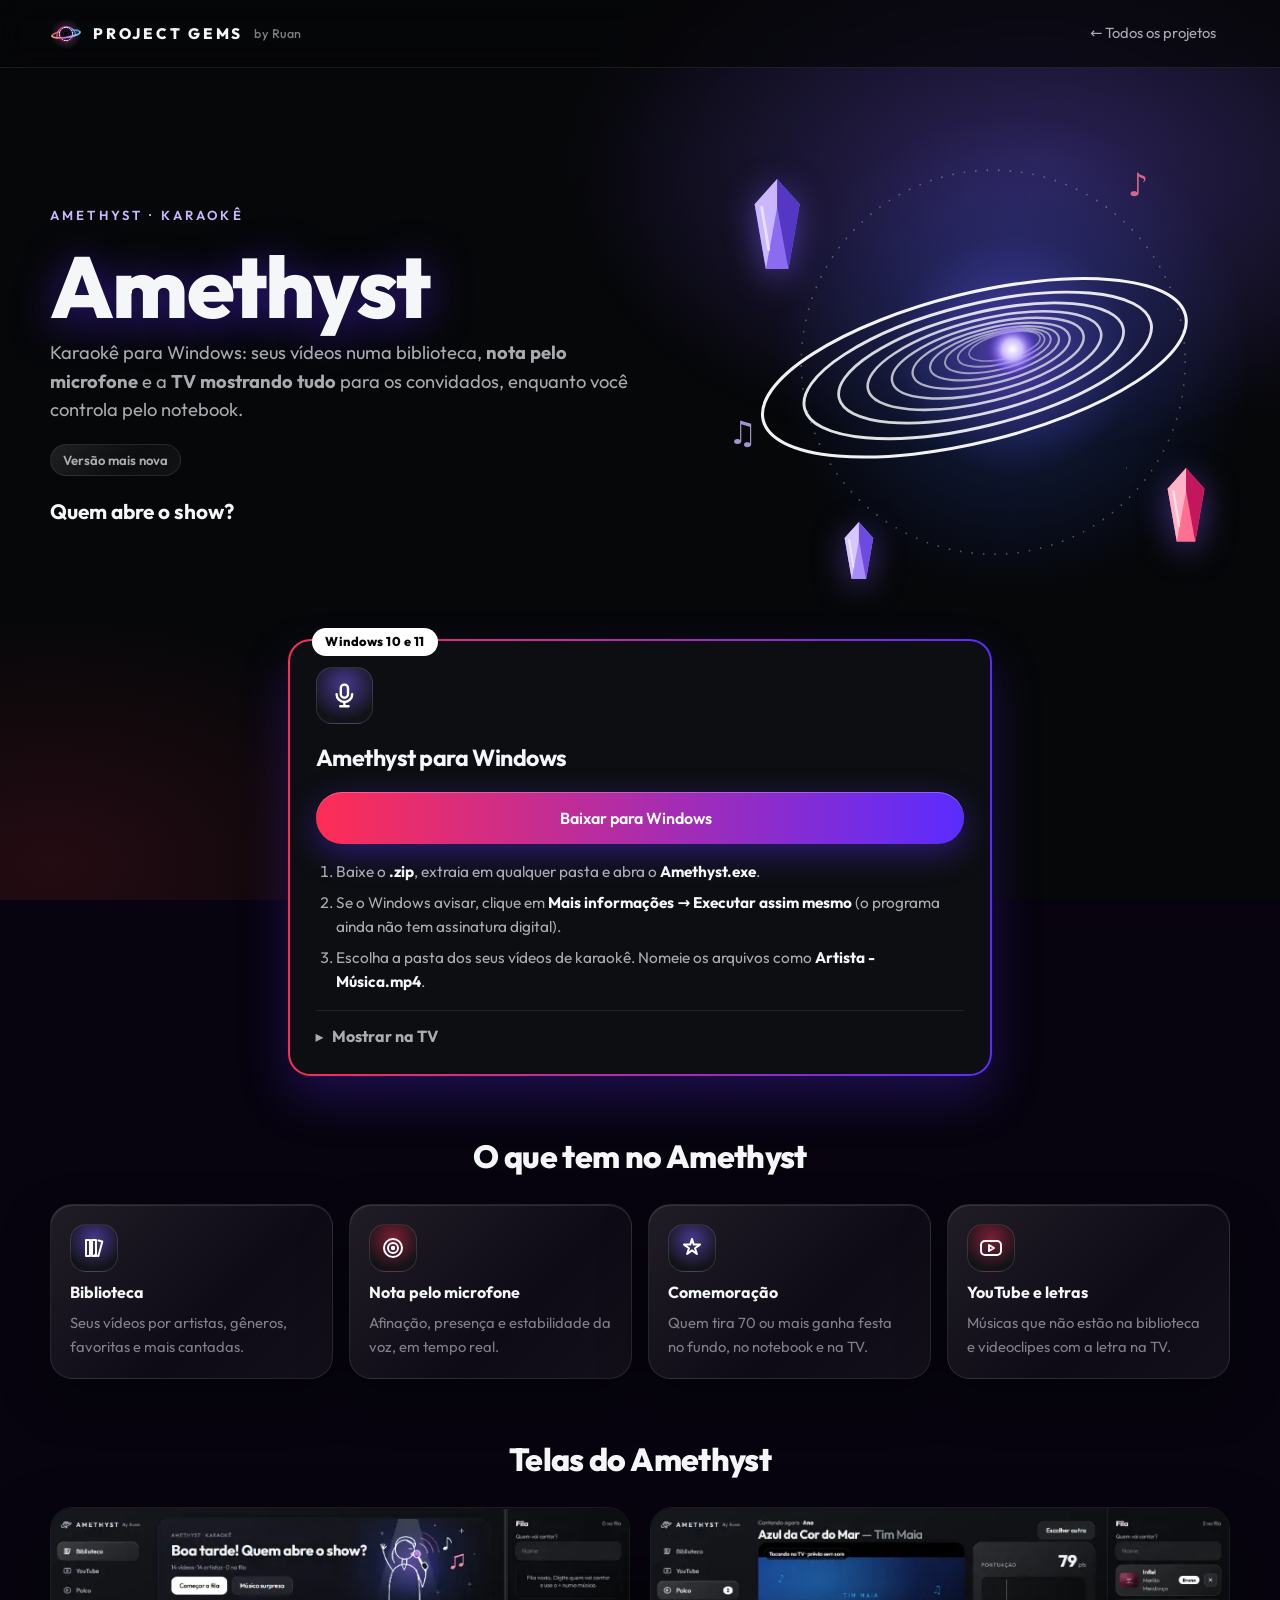
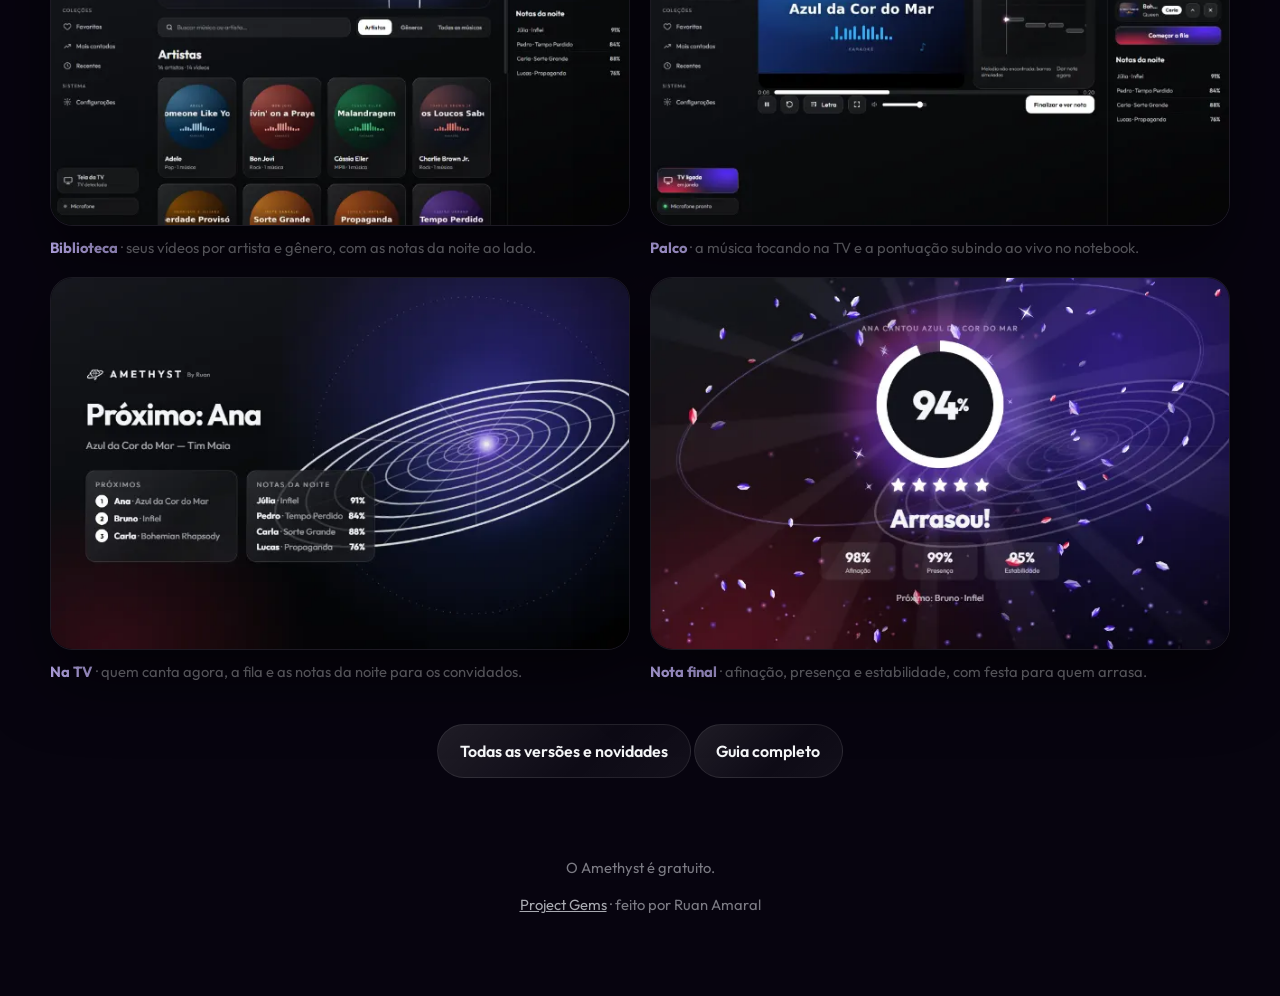
==== commit cb1c3191: "Logo do Project Gems: um buraco negro com uma gema no centro Centro escuro com a lapidação de uma ge" ====
--- a/amethyst/index.html
+++ b/amethyst/index.html
@@ -14,7 +14,7 @@
 <body class="th-amethyst">
 <header class="top">
   <div class="wrap">
-    <a class="brand" href="../"><img src="../img/onix.svg" alt="">PROJECT GEMS <small>by Ruan</small></a>
+    <a class="brand" href="../"><img src="../img/projectgems.svg" alt="">PROJECT GEMS <small>by Ruan</small></a>
     <nav class="nav"><a href="../">← Todos os projetos</a></nav>
   </div>
 </header>
--- a/style.css
+++ b/style.css
@@ -83,9 +83,10 @@
 .hero .acts { display: flex; flex-wrap: wrap; gap: .8rem; justify-content: center; }
 .orbit { position: relative; width: 15rem; height: 15rem; margin: 0 auto; }
 .orbit::before { content: ""; position: absolute; inset: 1.5rem; border-radius: 50%; border: 1px dashed rgba(255, 255, 255, .16); }
-.orbit .core { position: absolute; inset: 4.6rem; display: grid; place-items: center; border-radius: 50%;
-  background: radial-gradient(circle, rgba(255, 255, 255, .1), transparent 70%); }
-.orbit .core img { width: 4.2rem; height: 4.2rem; }
+/* No meio da órbita, a logo do Project Gems (um buraco negro com uma gema no centro), pulsando de leve. */
+.orbit .core { position: absolute; inset: 3.4rem; display: grid; place-items: center; border-radius: 50%; }
+.orbit .core img { width: 8.2rem; height: 8.2rem; max-width: none; animation: pulse 6s ease-in-out infinite alternate; }
+@keyframes pulse { to { transform: scale(1.05) rotate(-2deg); filter: brightness(1.12); } }
 .orbit .ring { position: absolute; inset: 0; animation: spin 26s linear infinite; }
 .orbit .ring img { position: absolute; width: 2.6rem; height: 2.6rem; animation: spin 26s linear infinite reverse; }
 .orbit .ring img:nth-child(1) { left: calc(50% - 1.3rem); top: .2rem; }
@@ -192,8 +193,8 @@
   .gem { padding: 3rem 0; scroll-margin-top: 6.2rem; }
   .hero { padding: 2.6rem 0 2.2rem; }
   .orbit { width: 12rem; height: 12rem; }
-  .orbit .core { inset: 3.6rem; }
-  .orbit .core img { width: 3.6rem; height: 3.6rem; }
+  .orbit .core { inset: 2.6rem; }
+  .orbit .core img { width: 6.6rem; height: 6.6rem; }
   .hero .acts, .gem .acts { flex-direction: column; align-items: stretch; }
   .hero .acts .btn, .gem .acts .btn, .all .btn { justify-content: center; }
   .all { display: flex; flex-direction: column; gap: .7rem; }
